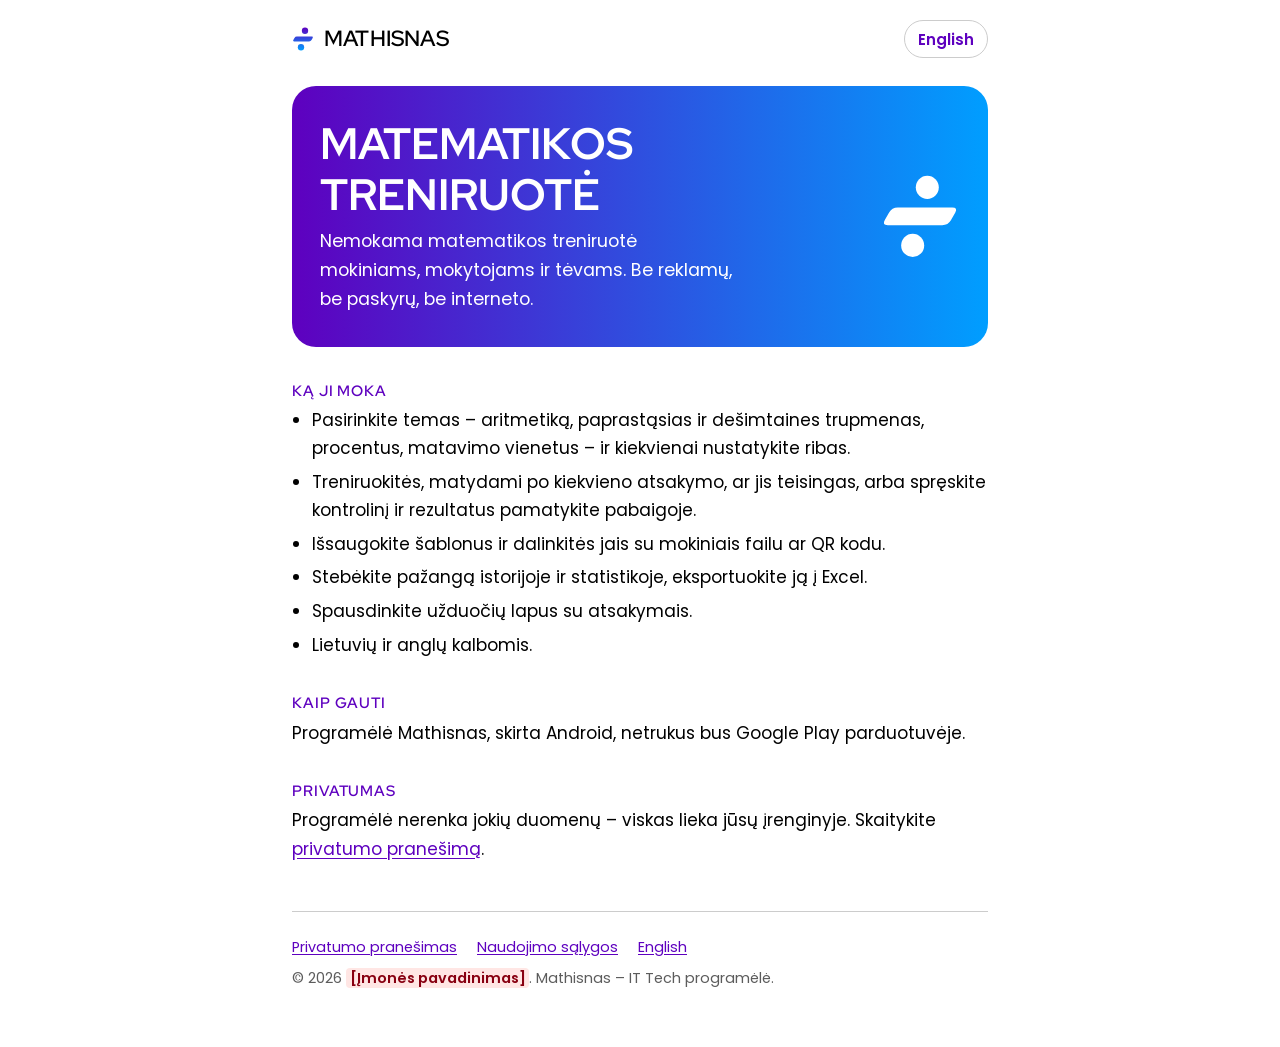
==== lt/index.html @ a38fb120 "mathisnas.com: app page, privacy statement and terms of use (EN, LT) Draft: company name, address, c" ====
<!DOCTYPE html>
<html lang="lt">
<head>
  <meta charset="utf-8">
  <meta name="viewport" content="width=device-width, initial-scale=1">
  <title>Mathisnas – matematikos treniruotė</title>
  <meta name="description" content="Nemokama matematikos treniruotė mokiniams, mokytojams ir tėvams. Be reklamų, be paskyrų, be interneto.">
  <link rel="canonical" href="https://mathisnas.com/lt/">
  <link rel="alternate" hreflang="en" href="https://mathisnas.com/">
  <link rel="alternate" hreflang="lt" href="https://mathisnas.com/lt/">
  <link rel="icon" href="../favicon.svg" type="image/svg+xml">
  <link rel="apple-touch-icon" href="../apple-touch-icon.png">
  <link rel="stylesheet" href="../assets/site.css">
</head>
<body>
  <div class="page">
    <header class="site-header">
      <a class="brand" href="./"><img src="../assets/mark.svg" alt="">Mathisnas</a>
      <a class="lang" href="../" hreflang="en" lang="en">English</a>
    </header>

    <main>
      <section class="hero">
        <h1>Matematikos treniruotė</h1>
        <p>Nemokama matematikos treniruotė mokiniams, mokytojams ir tėvams. Be reklamų, be paskyrų, be interneto.</p>
        <img class="hero-mark" src="../assets/mark-white.svg" alt="">
      </section>

      <h2>Ką ji moka</h2>
      <ul>
        <li>Pasirinkite temas – aritmetiką, paprastąsias ir dešimtaines trupmenas, procentus, matavimo vienetus – ir kiekvienai nustatykite ribas.</li>
        <li>Treniruokitės, matydami po kiekvieno atsakymo, ar jis teisingas, arba spręskite kontrolinį ir rezultatus pamatykite pabaigoje.</li>
        <li>Išsaugokite šablonus ir dalinkitės jais su mokiniais failu ar QR kodu.</li>
        <li>Stebėkite pažangą istorijoje ir statistikoje, eksportuokite ją į Excel.</li>
        <li>Spausdinkite užduočių lapus su atsakymais.</li>
        <li>Lietuvių ir anglų kalbomis.</li>
      </ul>

      <h2>Kaip gauti</h2>
      <p>Programėlė Mathisnas, skirta Android, netrukus bus Google Play parduotuvėje.</p>

      <h2>Privatumas</h2>
      <p>Programėlė nerenka jokių duomenų – viskas lieka jūsų įrenginyje. Skaitykite <a href="privacy/">privatumo pranešimą</a>.</p>
    </main>

    <footer class="site-footer">
      <nav aria-label="Svetainė">
        <a href="privacy/">Privatumo pranešimas</a>
        <a href="terms/">Naudojimo sąlygos</a>
        <a href="../" hreflang="en" lang="en">English</a>
      </nav>
      <p>© 2026 <span class="todo">[Įmonės pavadinimas]</span>. Mathisnas – IT Tech programėlė.</p>
    </footer>
  </div>
</body>
</html>
---- assets/site.css ----
/* mathisnas.com - IT Tech brand (colours from the Mathisnas theme, docs/brand in the app repo).
   Everything is served from this site: no fonts, scripts or images from anywhere else. */

@font-face {
  font-family: "Red Hat Display";
  src: url("fonts/red_hat_display.ttf") format("truetype");
  font-weight: 300 900;
  font-display: swap;
}
@font-face {
  font-family: "Poppins";
  src: url("fonts/poppins_regular.ttf") format("truetype");
  font-weight: 400;
  font-display: swap;
}
@font-face {
  font-family: "Poppins";
  src: url("fonts/poppins_semibold.ttf") format("truetype");
  font-weight: 600;
  font-display: swap;
}

:root {
  color-scheme: light dark;
  --primary: #5E00BF;
  --primary-container: #EDEAFF;
  --on-primary-container: #3C007E;
  --background: #FFFFFF;
  --on-background: #000000;
  --on-surface-variant: #5C5C5C;
  --outline-variant: #CCCCCC;
  --surface-container: #F3F3F3;
  --brand-gradient: linear-gradient(90deg, #5E00BF 0%, #009EFF 100%);
}
@media (prefers-color-scheme: dark) {
  :root {
    --primary: #AA8CFF;
    --primary-container: #3C007E;
    --on-primary-container: #DBD2FF;
    --background: #000000;
    --on-background: #FFFFFF;
    --on-surface-variant: #A3A3A3;
    --outline-variant: #404040;
    --surface-container: #171717;
  }
}

* { box-sizing: border-box; }

html { -webkit-text-size-adjust: 100%; }

body {
  margin: 0;
  background: var(--background);
  color: var(--on-background);
  font-family: "Poppins", system-ui, sans-serif;
  font-size: 1.0625rem;
  line-height: 1.65;
}

.page {
  max-width: 46rem;
  margin: 0 auto;
  padding: 0 1.25rem;
}

/* Header: the mark and the app name, language switch on the right */
.site-header {
  display: flex;
  align-items: center;
  justify-content: space-between;
  gap: 1rem;
  padding: 1.25rem 0;
}
.brand {
  display: inline-flex;
  align-items: center;
  gap: 0.6rem;
  color: inherit;
  text-decoration: none;
  font-family: "Red Hat Display", system-ui, sans-serif;
  font-weight: 600;
  font-size: 1.35rem;
  letter-spacing: 0.01em;
  text-transform: uppercase;
}
.brand img { width: 1.4rem; height: auto; }
.lang {
  font-weight: 600;
  font-size: 0.95rem;
  color: var(--primary);
  text-decoration: none;
  padding: 0.35rem 0.8rem;
  border: 1px solid var(--outline-variant);
  border-radius: 999px;
}
.lang:hover { background: var(--primary-container); }

/* Headings: Red Hat Display, always uppercase (the brand rule) */
h1, h2 {
  font-family: "Red Hat Display", system-ui, sans-serif;
  text-transform: uppercase;
  line-height: 1.15;
}
h1 {
  font-weight: 700;
  font-size: clamp(2rem, 6vw, 2.75rem);
  margin: 1.5rem 0 0.5rem;
}
h2 {
  font-weight: 600;
  font-size: 0.95rem;
  letter-spacing: 0.06em;
  color: var(--primary);
  margin: 2.25rem 0 0.4rem;
}
p, ul { margin: 0 0 1rem; }
ul { padding-left: 1.25rem; }
li { margin-bottom: 0.35rem; }

a { color: var(--primary); text-underline-offset: 0.15em; }
a:focus-visible, .lang:focus-visible, .brand:focus-visible {
  outline: 3px solid var(--primary);
  outline-offset: 3px;
  border-radius: 6px;
}

.updated { color: var(--on-surface-variant); font-size: 0.95rem; }

/* The one gradient element of a page: white text on the purple side, the mark on the blue end */
.hero {
  position: relative;
  background: var(--brand-gradient);
  color: #FFFFFF;
  border-radius: 24px;
  padding: 2rem 1.75rem;
  margin: 0.5rem 0 1.5rem;
  overflow: hidden;
}
.hero > * { max-width: 65%; }
.hero h1 { margin-top: 0; color: #FFFFFF; }
.hero p { margin-bottom: 0; font-size: 1.1rem; }
.hero .hero-mark {
  position: absolute;
  right: 1.75rem;
  top: 50%;
  transform: translateY(-50%);
  width: 5rem;
  max-width: none;
}

/* The short version of a legal page */
.summary {
  background: var(--primary-container);
  color: var(--on-primary-container);
  border-radius: 16px;
  padding: 1rem 1.25rem;
  font-weight: 600;
  margin: 1rem 0 1.5rem;
}

.note {
  background: var(--surface-container);
  border-radius: 16px;
  padding: 1rem 1.25rem;
}

/* Placeholders the owner still has to fill in; must not be published */
.todo {
  background: #FFE6E4;
  color: #880011;
  border-radius: 4px;
  padding: 0 0.25em;
  font-weight: 600;
}

.site-footer {
  margin-top: 3rem;
  padding: 1.5rem 0 2.5rem;
  border-top: 1px solid var(--outline-variant);
  color: var(--on-surface-variant);
  font-size: 0.9rem;
}
.site-footer nav { display: flex; flex-wrap: wrap; gap: 0.5rem 1.25rem; margin-bottom: 0.5rem; }

@media (max-width: 30rem) {
  .hero { padding: 1.5rem 1.25rem; }
  .hero .hero-mark { width: 3.25rem; right: 1.1rem; }
}
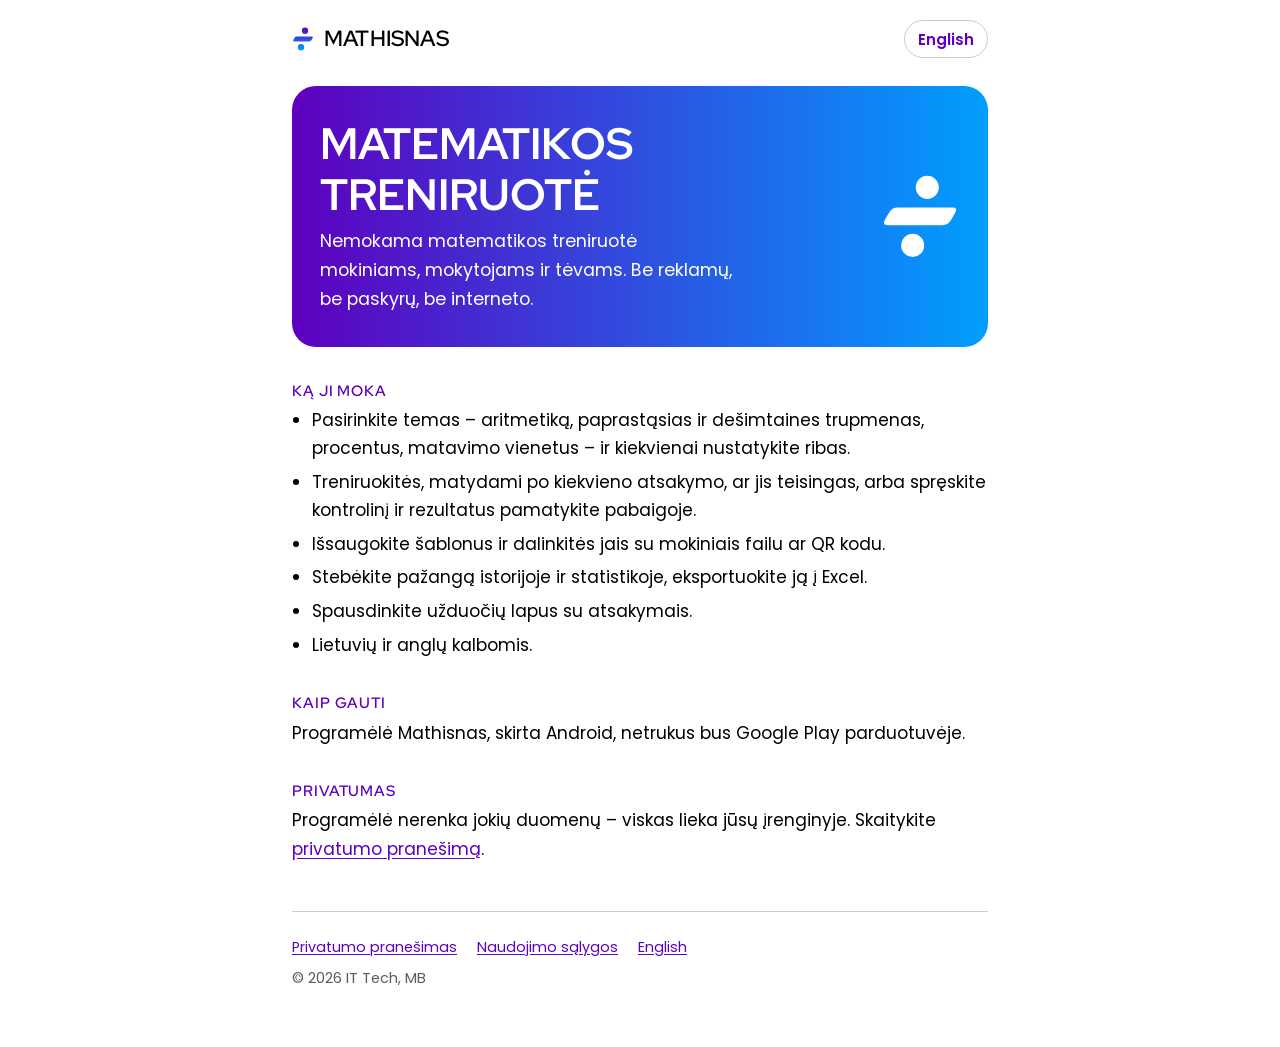
==== commit b9b64460: "Company details: IT Tech, MB, Vilnius; contact info@ittechgo.com; Lithuanian law Co-Authored-By: Cla" ====
--- a/lt/index.html
+++ b/lt/index.html
@@ -49,7 +49,7 @@
         <a href="terms/">Naudojimo sąlygos</a>
         <a href="../" hreflang="en" lang="en">English</a>
       </nav>
-      <p>© 2026 <span class="todo">[Įmonės pavadinimas]</span>. Mathisnas – IT Tech programėlė.</p>
+      <p>© 2026 IT Tech, MB</p>
     </footer>
   </div>
 </body>
